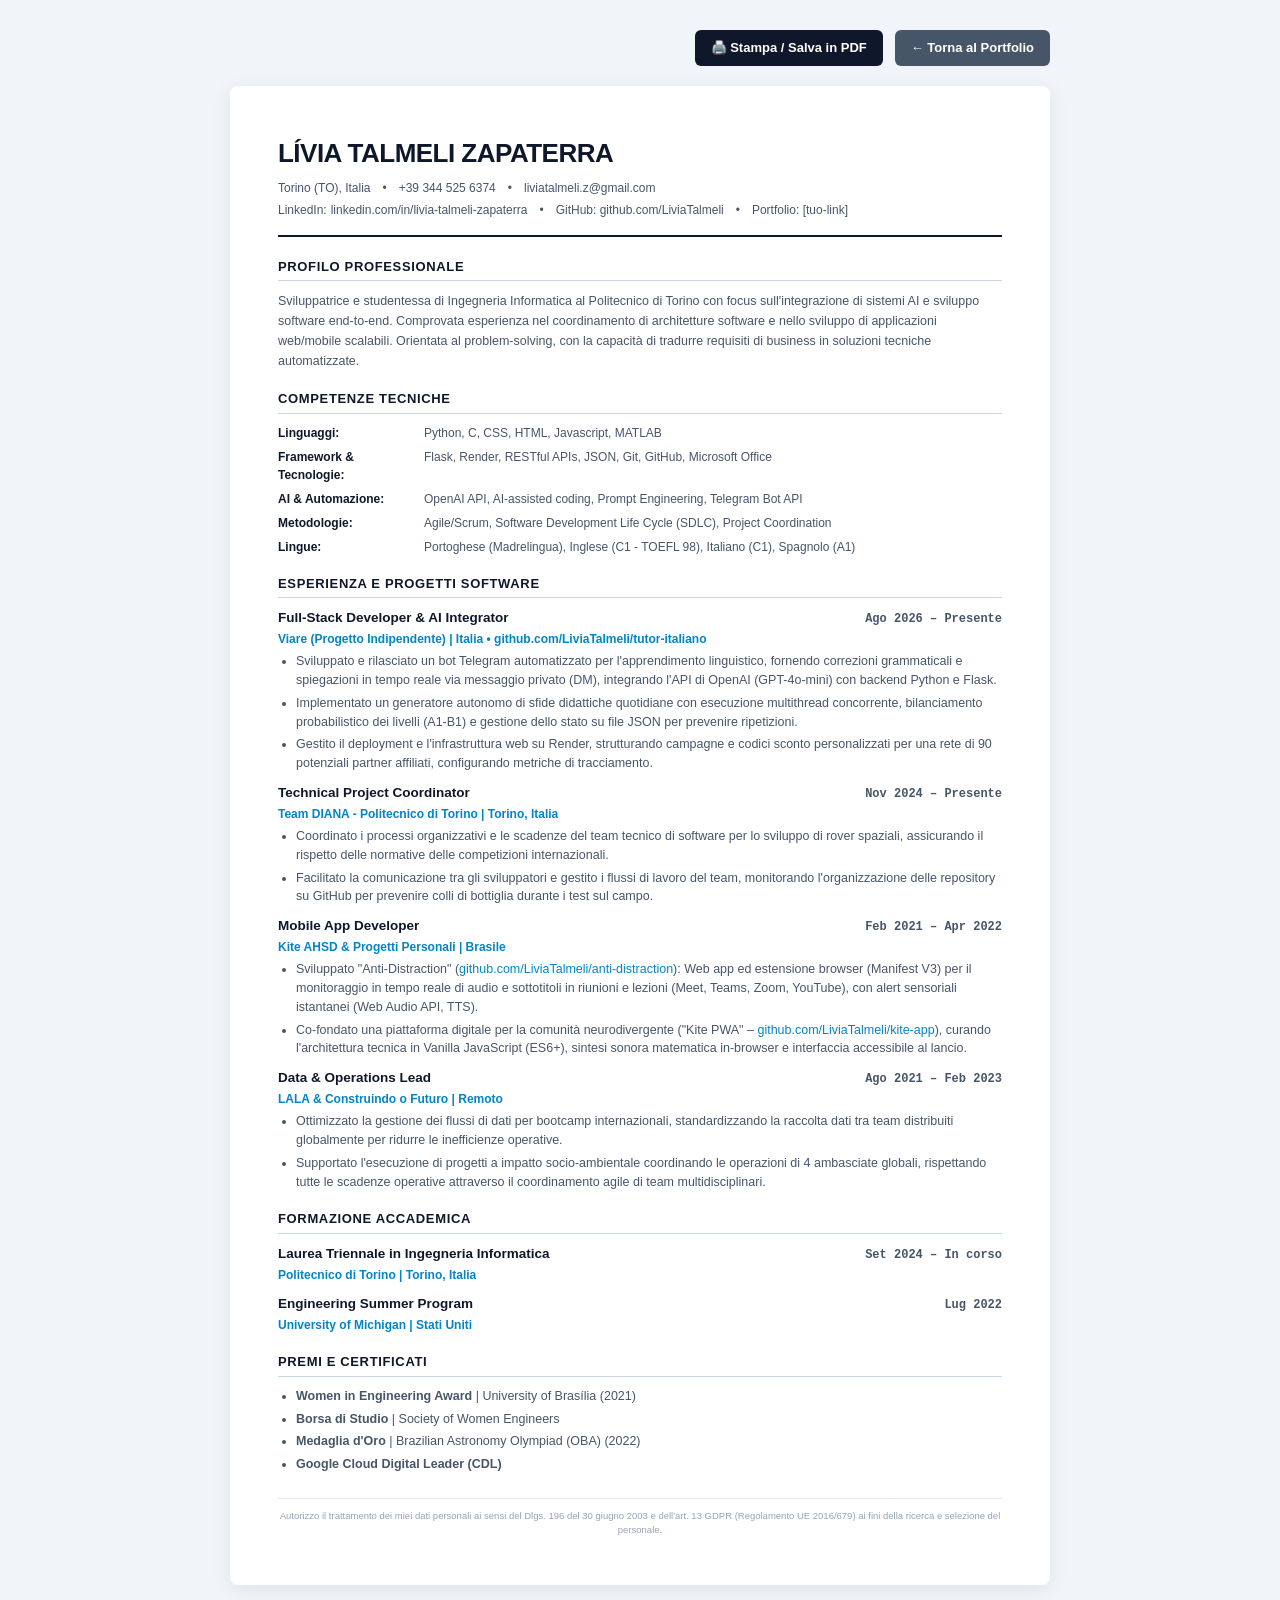
==== assets/docs/Livia_Talmeli_Zapaterra_CV.html @ f9a580f0 "Add files via upload" ====
<!DOCTYPE html>
<html lang="it">
<head>
  <meta charset="UTF-8">
  <meta name="viewport" content="width=device-width, initial-scale=1.0">
  <title>Curriculum Vitae - Lívia Talmeli Zapaterra</title>
  <link rel="preconnect" href="https://fonts.googleapis.com">
  <link rel="preconnect" href="https://fonts.gstatic.com" crossorigin>
  <!-- Favicon / Tab Logo -->
  <link rel="icon" type="image/svg+xml" href="../favicon.svg">
  <link rel="icon" type="image/png" sizes="32x32" href="../favicon.png">
  <link rel="apple-touch-icon" href="../favicon.png">

  <style>
    :root {
      --text: #1e293b;
      --text-muted: #475569;
      --accent: #0284c7;
      --border: #e2e8f0;
      --bg: #ffffff;
    }
    *, *::before, *::after {
      box-sizing: border-box;
      margin: 0;
      padding: 0;
    }
    body {
      font-family: 'Inter', sans-serif;
      color: var(--text);
      background-color: #f1f5f9;
      line-height: 1.5;
      font-size: 13px;
      padding: 30px 15px;
    }
    .cv-page {
      background-color: var(--bg);
      max-width: 820px;
      margin: 0 auto;
      padding: 48px;
      box-shadow: 0 4px 20px rgba(0, 0, 0, 0.08);
      border-radius: 8px;
    }
    @media print {
      body {
        background-color: #fff;
        padding: 0;
      }
      .cv-page {
        box-shadow: none;
        padding: 0;
        max-width: 100%;
      }
      .no-print {
        display: none !important;
      }
    }
    .header-bar {
      border-bottom: 2px solid #0f172a;
      padding-bottom: 16px;
      margin-bottom: 20px;
      display: flex;
      justify-content: space-between;
      align-items: flex-start;
    }
    h1 {
      font-size: 26px;
      font-weight: 800;
      letter-spacing: -0.02em;
      color: #0f172a;
      text-transform: uppercase;
    }
    .contact-line {
      margin-top: 6px;
      font-size: 12px;
      color: var(--text-muted);
      display: flex;
      flex-wrap: wrap;
      gap: 12px;
    }
    .contact-line span {
      display: inline-flex;
      align-items: center;
      gap: 4px;
    }
    .section-title {
      font-size: 13px;
      font-weight: 800;
      text-transform: uppercase;
      letter-spacing: 0.05em;
      color: #0f172a;
      border-bottom: 1px solid #cbd5e1;
      padding-bottom: 4px;
      margin: 18px 0 10px;
    }
    .item-header {
      display: flex;
      justify-content: space-between;
      align-items: baseline;
      margin-top: 10px;
      margin-bottom: 2px;
    }
    .item-title {
      font-size: 13.5px;
      font-weight: 700;
      color: #0f172a;
    }
    .item-date {
      font-size: 12px;
      font-weight: 600;
      color: var(--text-muted);
      font-family: 'JetBrains Mono', monospace;
    }
    .item-sub {
      font-size: 12px;
      color: var(--accent);
      font-weight: 600;
      margin-bottom: 4px;
    }
    ul {
      margin-left: 18px;
      margin-bottom: 8px;
    }
    li {
      margin-bottom: 4px;
      color: var(--text-muted);
      font-size: 12.5px;
    }
    .skills-grid {
      display: grid;
      grid-template-columns: 140px 1fr;
      gap: 6px;
      font-size: 12px;
    }
    .skill-cat {
      font-weight: 700;
      color: #0f172a;
    }
    .skill-list {
      color: var(--text-muted);
    }
    .action-bar {
      max-width: 820px;
      margin: 0 auto 20px;
      display: flex;
      justify-content: flex-end;
      gap: 12px;
    }
    .btn-action {
      background-color: #0f172a;
      color: #fff;
      border: none;
      padding: 8px 16px;
      border-radius: 6px;
      font-size: 13px;
      font-weight: 600;
      cursor: pointer;
    }
    .btn-action:hover {
      background-color: #1e293b;
    }
    .gdpr-note {
      margin-top: 24px;
      padding-top: 10px;
      border-top: 1px solid #e2e8f0;
      font-size: 9.5px;
      color: #94a3b8;
      text-align: center;
    }
  </style>
</head>
<body>

  <div class="action-bar no-print">
    <button class="btn-action" onclick="window.print()">🖨️ Stampa / Salva in PDF</button>
    <a href="../../index.html" class="btn-action" style="background-color: #475569; text-decoration: none;">← Torna al Portfolio</a>
  </div>

  <div class="cv-page">
    <div class="header-bar">
      <div>
        <h1>Lívia Talmeli Zapaterra</h1>
        <div class="contact-line">
          <span>Torino (TO), Italia</span> •
          <span>+39 344 525 6374</span> •
          <span>liviatalmeli.z@gmail.com</span>
        </div>
        <div class="contact-line" style="margin-top: 4px;">
          <span>LinkedIn: <a href="https://www.linkedin.com/in/livia-talmeli-zapaterra" target="_blank" style="color: inherit; text-decoration: none;">linkedin.com/in/livia-talmeli-zapaterra</a></span> •
          <span>GitHub: github.com/LiviaTalmeli</span> •
          <span>Portfolio: [tuo-link]</span>
        </div>
      </div>
    </div>

    <!-- PROFILO PROFESSIONALE -->
    <div class="section-title">Profilo Professionale</div>
    <p style="color: var(--text-muted); font-size: 12.5px; line-height: 1.6;">
      Sviluppatrice e studentessa di Ingegneria Informatica al Politecnico di Torino con focus sull'integrazione di sistemi AI e sviluppo software end-to-end. Comprovata esperienza nel coordinamento di architetture software e nello sviluppo di applicazioni web/mobile scalabili. Orientata al problem-solving, con la capacità di tradurre requisiti di business in soluzioni tecniche automatizzate.
    </p>

    <!-- COMPETENZE TECNICHE -->
    <div class="section-title">Competenze Tecniche</div>
    <div class="skills-grid">
      <div class="skill-cat">Linguaggi:</div>
      <div class="skill-list">Python, C, CSS, HTML, Javascript, MATLAB</div>

      <div class="skill-cat">Framework & Tecnologie:</div>
      <div class="skill-list">Flask, Render, RESTful APIs, JSON, Git, GitHub, Microsoft Office</div>

      <div class="skill-cat">AI & Automazione:</div>
      <div class="skill-list">OpenAI API, AI-assisted coding, Prompt Engineering, Telegram Bot API</div>

      <div class="skill-cat">Metodologie:</div>
      <div class="skill-list">Agile/Scrum, Software Development Life Cycle (SDLC), Project Coordination</div>

      <div class="skill-cat">Lingue:</div>
      <div class="skill-list">Portoghese (Madrelingua), Inglese (C1 - TOEFL 98), Italiano (C1), Spagnolo (A1)</div>
    </div>

    <!-- ESPERIENZA E PROGETTI SOFTWARE -->
    <div class="section-title">Esperienza e Progetti Software</div>

    <div class="item-header">
      <span class="item-title">Full-Stack Developer & AI Integrator</span>
      <span class="item-date">Ago 2026 – Presente</span>
    </div>
    <div class="item-sub">Viare (Progetto Indipendente) | Italia • <a href="https://github.com/LiviaTalmeli/tutor-italiano" target="_blank" style="color: var(--accent); text-decoration: none;">github.com/LiviaTalmeli/tutor-italiano</a></div>
    <ul>
      <li>Sviluppato e rilasciato un bot Telegram automatizzato per l'apprendimento linguistico, fornendo correzioni grammaticali e spiegazioni in tempo reale via messaggio privato (DM), integrando l'API di OpenAI (GPT-4o-mini) con backend Python e Flask.</li>
      <li>Implementato un generatore autonomo di sfide didattiche quotidiane con esecuzione multithread concorrente, bilanciamento probabilistico dei livelli (A1-B1) e gestione dello stato su file JSON per prevenire ripetizioni.</li>
      <li>Gestito il deployment e l'infrastruttura web su Render, strutturando campagne e codici sconto personalizzati per una rete di 90 potenziali partner affiliati, configurando metriche di tracciamento.</li>
    </ul>

    <div class="item-header">
      <span class="item-title">Technical Project Coordinator</span>
      <span class="item-date">Nov 2024 – Presente</span>
    </div>
    <div class="item-sub">Team DIANA - Politecnico di Torino | Torino, Italia</div>
    <ul>
      <li>Coordinato i processi organizzativi e le scadenze del team tecnico di software per lo sviluppo di rover spaziali, assicurando il rispetto delle normative delle competizioni internazionali.</li>
      <li>Facilitato la comunicazione tra gli sviluppatori e gestito i flussi di lavoro del team, monitorando l'organizzazione delle repository su GitHub per prevenire colli di bottiglia durante i test sul campo.</li>
    </ul>

    <div class="item-header">
      <span class="item-title">Mobile App Developer</span>
      <span class="item-date">Feb 2021 – Apr 2022</span>
    </div>
    <div class="item-sub">Kite AHSD & Progetti Personali | Brasile</div>
    <ul>
      <li>Sviluppato "Anti-Distraction" (<a href="https://github.com/LiviaTalmeli/anti-distraction" target="_blank" style="color: var(--accent); text-decoration: none;">github.com/LiviaTalmeli/anti-distraction</a>): Web app ed estensione browser (Manifest V3) per il monitoraggio in tempo reale di audio e sottotitoli in riunioni e lezioni (Meet, Teams, Zoom, YouTube), con alert sensoriali istantanei (Web Audio API, TTS).</li>
      <li>Co-fondato una piattaforma digitale per la comunità neurodivergente ("Kite PWA" – <a href="https://github.com/LiviaTalmeli/kite-app" target="_blank" style="color: var(--accent); text-decoration: none;">github.com/LiviaTalmeli/kite-app</a>), curando l'architettura tecnica in Vanilla JavaScript (ES6+), sintesi sonora matematica in-browser e interfaccia accessibile al lancio.</li>
    </ul>

    <div class="item-header">
      <span class="item-title">Data & Operations Lead</span>
      <span class="item-date">Ago 2021 – Feb 2023</span>
    </div>
    <div class="item-sub">LALA & Construindo o Futuro | Remoto</div>
    <ul>
      <li>Ottimizzato la gestione dei flussi di dati per bootcamp internazionali, standardizzando la raccolta dati tra team distribuiti globalmente per ridurre le inefficienze operative.</li>
      <li>Supportato l'esecuzione di progetti a impatto socio-ambientale coordinando le operazioni di 4 ambasciate globali, rispettando tutte le scadenze operative attraverso il coordinamento agile di team multidisciplinari.</li>
    </ul>

    <!-- FORMAZIONE ACCADEMICA -->
    <div class="section-title">Formazione Accademica</div>

    <div class="item-header">
      <span class="item-title">Laurea Triennale in Ingegneria Informatica</span>
      <span class="item-date">Set 2024 – In corso</span>
    </div>
    <div class="item-sub">Politecnico di Torino | Torino, Italia</div>

    <div class="item-header">
      <span class="item-title">Engineering Summer Program</span>
      <span class="item-date">Lug 2022</span>
    </div>
    <div class="item-sub">University of Michigan | Stati Uniti</div>

    <!-- PREMI E CERTIFICATI -->
    <div class="section-title">Premi e Certificati</div>
    <ul>
      <li><strong>Women in Engineering Award</strong> | University of Brasília (2021)</li>
      <li><strong>Borsa di Studio</strong> | Society of Women Engineers</li>
      <li><strong>Medaglia d'Oro</strong> | Brazilian Astronomy Olympiad (OBA) (2022)</li>
      <li><strong>Google Cloud Digital Leader (CDL)</strong></li>
    </ul>

    <div class="gdpr-note">
      Autorizzo il trattamento dei miei dati personali ai sensi del Dlgs. 196 del 30 giugno 2003 e dell'art. 13 GDPR (Regolamento UE 2016/679) ai fini della ricerca e selezione del personale.
    </div>
  </div>

</body>
</html>
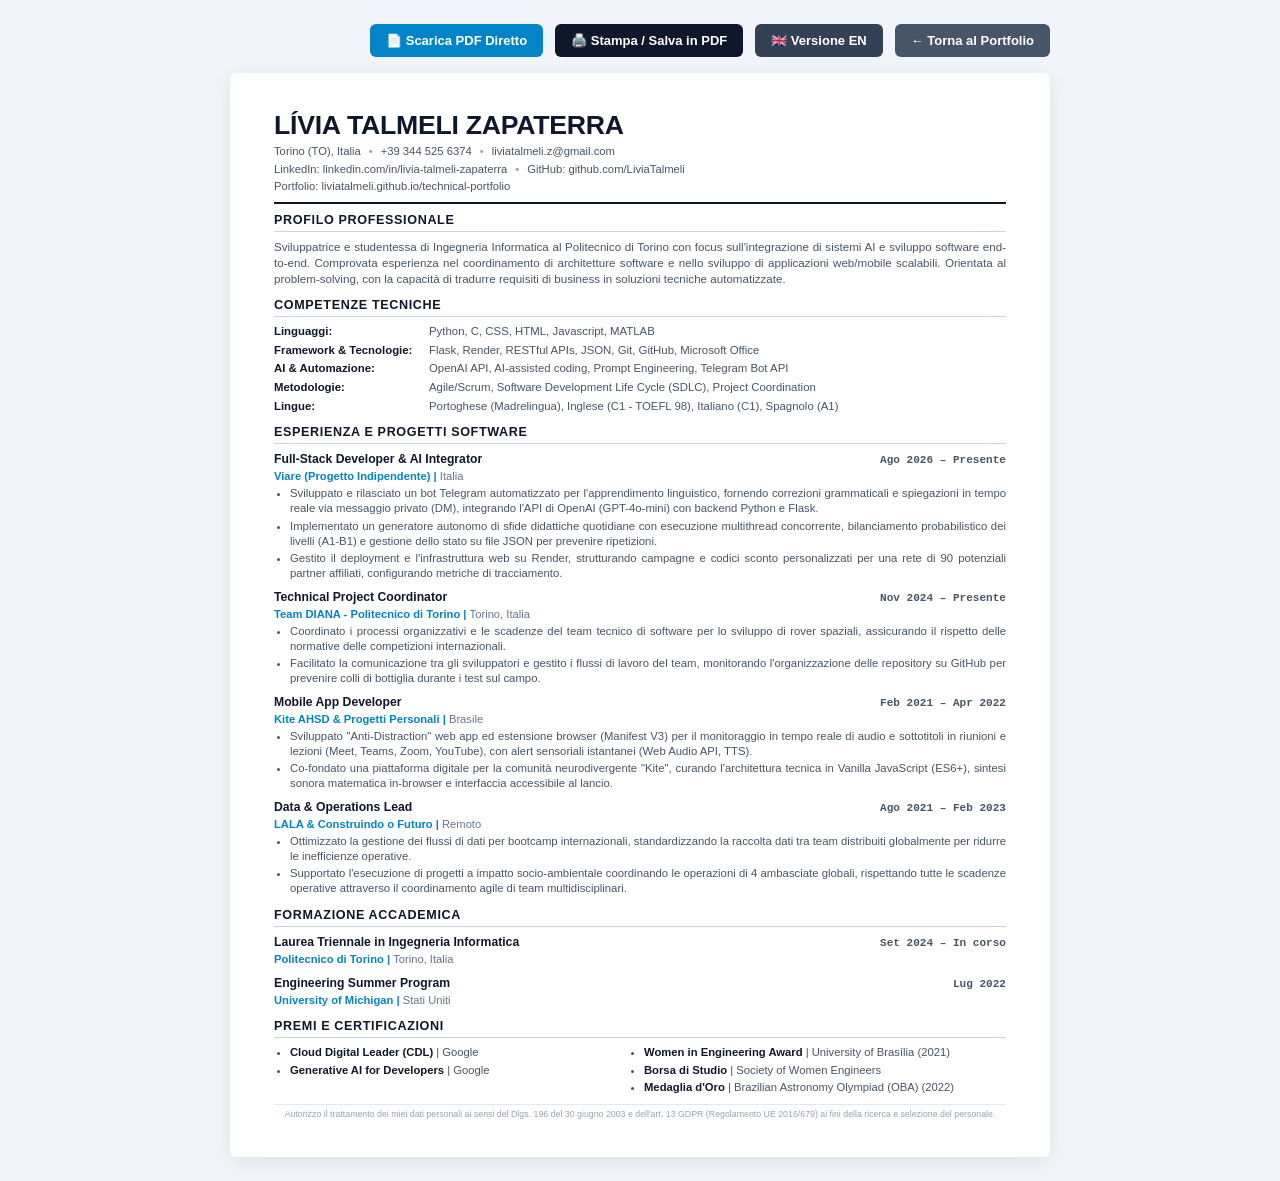
==== commit 5ef2403a: "Add files via upload" ====
--- a/assets/docs/Livia_Talmeli_Zapaterra_CV.html
+++ b/assets/docs/Livia_Talmeli_Zapaterra_CV.html
@@ -1,294 +1,412 @@
-<!DOCTYPE html>
-<html lang="it">
-<head>
-  <meta charset="UTF-8">
-  <meta name="viewport" content="width=device-width, initial-scale=1.0">
-  <title>Curriculum Vitae - Lívia Talmeli Zapaterra</title>
-  <link rel="preconnect" href="https://fonts.googleapis.com">
-  <link rel="preconnect" href="https://fonts.gstatic.com" crossorigin>
-  <!-- Favicon / Tab Logo -->
-  <link rel="icon" type="image/svg+xml" href="../favicon.svg">
-  <link rel="icon" type="image/png" sizes="32x32" href="../favicon.png">
-  <link rel="apple-touch-icon" href="../favicon.png">
-
-  <style>
-    :root {
-      --text: #1e293b;
-      --text-muted: #475569;
-      --accent: #0284c7;
-      --border: #e2e8f0;
-      --bg: #ffffff;
-    }
-    *, *::before, *::after {
-      box-sizing: border-box;
-      margin: 0;
-      padding: 0;
-    }
-    body {
-      font-family: 'Inter', sans-serif;
-      color: var(--text);
-      background-color: #f1f5f9;
-      line-height: 1.5;
-      font-size: 13px;
-      padding: 30px 15px;
-    }
-    .cv-page {
-      background-color: var(--bg);
-      max-width: 820px;
-      margin: 0 auto;
-      padding: 48px;
-      box-shadow: 0 4px 20px rgba(0, 0, 0, 0.08);
-      border-radius: 8px;
-    }
-    @media print {
-      body {
-        background-color: #fff;
-        padding: 0;
-      }
-      .cv-page {
-        box-shadow: none;
-        padding: 0;
-        max-width: 100%;
-      }
-      .no-print {
-        display: none !important;
-      }
-    }
-    .header-bar {
-      border-bottom: 2px solid #0f172a;
-      padding-bottom: 16px;
-      margin-bottom: 20px;
-      display: flex;
-      justify-content: space-between;
-      align-items: flex-start;
-    }
-    h1 {
-      font-size: 26px;
-      font-weight: 800;
-      letter-spacing: -0.02em;
-      color: #0f172a;
-      text-transform: uppercase;
-    }
-    .contact-line {
-      margin-top: 6px;
-      font-size: 12px;
-      color: var(--text-muted);
-      display: flex;
-      flex-wrap: wrap;
-      gap: 12px;
-    }
-    .contact-line span {
-      display: inline-flex;
-      align-items: center;
-      gap: 4px;
-    }
-    .section-title {
-      font-size: 13px;
-      font-weight: 800;
-      text-transform: uppercase;
-      letter-spacing: 0.05em;
-      color: #0f172a;
-      border-bottom: 1px solid #cbd5e1;
-      padding-bottom: 4px;
-      margin: 18px 0 10px;
-    }
-    .item-header {
-      display: flex;
-      justify-content: space-between;
-      align-items: baseline;
-      margin-top: 10px;
-      margin-bottom: 2px;
-    }
-    .item-title {
-      font-size: 13.5px;
-      font-weight: 700;
-      color: #0f172a;
-    }
-    .item-date {
-      font-size: 12px;
-      font-weight: 600;
-      color: var(--text-muted);
-      font-family: 'JetBrains Mono', monospace;
-    }
-    .item-sub {
-      font-size: 12px;
-      color: var(--accent);
-      font-weight: 600;
-      margin-bottom: 4px;
-    }
-    ul {
-      margin-left: 18px;
-      margin-bottom: 8px;
-    }
-    li {
-      margin-bottom: 4px;
-      color: var(--text-muted);
-      font-size: 12.5px;
-    }
-    .skills-grid {
-      display: grid;
-      grid-template-columns: 140px 1fr;
-      gap: 6px;
-      font-size: 12px;
-    }
-    .skill-cat {
-      font-weight: 700;
-      color: #0f172a;
-    }
-    .skill-list {
-      color: var(--text-muted);
-    }
-    .action-bar {
-      max-width: 820px;
-      margin: 0 auto 20px;
-      display: flex;
-      justify-content: flex-end;
-      gap: 12px;
-    }
-    .btn-action {
-      background-color: #0f172a;
-      color: #fff;
-      border: none;
-      padding: 8px 16px;
-      border-radius: 6px;
-      font-size: 13px;
-      font-weight: 600;
-      cursor: pointer;
-    }
-    .btn-action:hover {
-      background-color: #1e293b;
-    }
-    .gdpr-note {
-      margin-top: 24px;
-      padding-top: 10px;
-      border-top: 1px solid #e2e8f0;
-      font-size: 9.5px;
-      color: #94a3b8;
-      text-align: center;
-    }
-  </style>
-</head>
-<body>
-
-  <div class="action-bar no-print">
-    <button class="btn-action" onclick="window.print()">🖨️ Stampa / Salva in PDF</button>
-    <a href="../../index.html" class="btn-action" style="background-color: #475569; text-decoration: none;">← Torna al Portfolio</a>
-  </div>
-
-  <div class="cv-page">
-    <div class="header-bar">
-      <div>
-        <h1>Lívia Talmeli Zapaterra</h1>
-        <div class="contact-line">
-          <span>Torino (TO), Italia</span> •
-          <span>+39 344 525 6374</span> •
-          <span>liviatalmeli.z@gmail.com</span>
-        </div>
-        <div class="contact-line" style="margin-top: 4px;">
-          <span>LinkedIn: <a href="https://www.linkedin.com/in/livia-talmeli-zapaterra" target="_blank" style="color: inherit; text-decoration: none;">linkedin.com/in/livia-talmeli-zapaterra</a></span> •
-          <span>GitHub: github.com/LiviaTalmeli</span> •
-          <span>Portfolio: [tuo-link]</span>
-        </div>
-      </div>
-    </div>
-
-    <!-- PROFILO PROFESSIONALE -->
-    <div class="section-title">Profilo Professionale</div>
-    <p style="color: var(--text-muted); font-size: 12.5px; line-height: 1.6;">
-      Sviluppatrice e studentessa di Ingegneria Informatica al Politecnico di Torino con focus sull'integrazione di sistemi AI e sviluppo software end-to-end. Comprovata esperienza nel coordinamento di architetture software e nello sviluppo di applicazioni web/mobile scalabili. Orientata al problem-solving, con la capacità di tradurre requisiti di business in soluzioni tecniche automatizzate.
-    </p>
-
-    <!-- COMPETENZE TECNICHE -->
-    <div class="section-title">Competenze Tecniche</div>
-    <div class="skills-grid">
-      <div class="skill-cat">Linguaggi:</div>
-      <div class="skill-list">Python, C, CSS, HTML, Javascript, MATLAB</div>
-
-      <div class="skill-cat">Framework & Tecnologie:</div>
-      <div class="skill-list">Flask, Render, RESTful APIs, JSON, Git, GitHub, Microsoft Office</div>
-
-      <div class="skill-cat">AI & Automazione:</div>
-      <div class="skill-list">OpenAI API, AI-assisted coding, Prompt Engineering, Telegram Bot API</div>
-
-      <div class="skill-cat">Metodologie:</div>
-      <div class="skill-list">Agile/Scrum, Software Development Life Cycle (SDLC), Project Coordination</div>
-
-      <div class="skill-cat">Lingue:</div>
-      <div class="skill-list">Portoghese (Madrelingua), Inglese (C1 - TOEFL 98), Italiano (C1), Spagnolo (A1)</div>
-    </div>
-
-    <!-- ESPERIENZA E PROGETTI SOFTWARE -->
-    <div class="section-title">Esperienza e Progetti Software</div>
-
-    <div class="item-header">
-      <span class="item-title">Full-Stack Developer & AI Integrator</span>
-      <span class="item-date">Ago 2026 – Presente</span>
-    </div>
-    <div class="item-sub">Viare (Progetto Indipendente) | Italia • <a href="https://github.com/LiviaTalmeli/tutor-italiano" target="_blank" style="color: var(--accent); text-decoration: none;">github.com/LiviaTalmeli/tutor-italiano</a></div>
-    <ul>
-      <li>Sviluppato e rilasciato un bot Telegram automatizzato per l'apprendimento linguistico, fornendo correzioni grammaticali e spiegazioni in tempo reale via messaggio privato (DM), integrando l'API di OpenAI (GPT-4o-mini) con backend Python e Flask.</li>
-      <li>Implementato un generatore autonomo di sfide didattiche quotidiane con esecuzione multithread concorrente, bilanciamento probabilistico dei livelli (A1-B1) e gestione dello stato su file JSON per prevenire ripetizioni.</li>
-      <li>Gestito il deployment e l'infrastruttura web su Render, strutturando campagne e codici sconto personalizzati per una rete di 90 potenziali partner affiliati, configurando metriche di tracciamento.</li>
-    </ul>
-
-    <div class="item-header">
-      <span class="item-title">Technical Project Coordinator</span>
-      <span class="item-date">Nov 2024 – Presente</span>
-    </div>
-    <div class="item-sub">Team DIANA - Politecnico di Torino | Torino, Italia</div>
-    <ul>
-      <li>Coordinato i processi organizzativi e le scadenze del team tecnico di software per lo sviluppo di rover spaziali, assicurando il rispetto delle normative delle competizioni internazionali.</li>
-      <li>Facilitato la comunicazione tra gli sviluppatori e gestito i flussi di lavoro del team, monitorando l'organizzazione delle repository su GitHub per prevenire colli di bottiglia durante i test sul campo.</li>
-    </ul>
-
-    <div class="item-header">
-      <span class="item-title">Mobile App Developer</span>
-      <span class="item-date">Feb 2021 – Apr 2022</span>
-    </div>
-    <div class="item-sub">Kite AHSD & Progetti Personali | Brasile</div>
-    <ul>
-      <li>Sviluppato "Anti-Distraction" (<a href="https://github.com/LiviaTalmeli/anti-distraction" target="_blank" style="color: var(--accent); text-decoration: none;">github.com/LiviaTalmeli/anti-distraction</a>): Web app ed estensione browser (Manifest V3) per il monitoraggio in tempo reale di audio e sottotitoli in riunioni e lezioni (Meet, Teams, Zoom, YouTube), con alert sensoriali istantanei (Web Audio API, TTS).</li>
-      <li>Co-fondato una piattaforma digitale per la comunità neurodivergente ("Kite PWA" – <a href="https://github.com/LiviaTalmeli/kite-app" target="_blank" style="color: var(--accent); text-decoration: none;">github.com/LiviaTalmeli/kite-app</a>), curando l'architettura tecnica in Vanilla JavaScript (ES6+), sintesi sonora matematica in-browser e interfaccia accessibile al lancio.</li>
-    </ul>
-
-    <div class="item-header">
-      <span class="item-title">Data & Operations Lead</span>
-      <span class="item-date">Ago 2021 – Feb 2023</span>
-    </div>
-    <div class="item-sub">LALA & Construindo o Futuro | Remoto</div>
-    <ul>
-      <li>Ottimizzato la gestione dei flussi di dati per bootcamp internazionali, standardizzando la raccolta dati tra team distribuiti globalmente per ridurre le inefficienze operative.</li>
-      <li>Supportato l'esecuzione di progetti a impatto socio-ambientale coordinando le operazioni di 4 ambasciate globali, rispettando tutte le scadenze operative attraverso il coordinamento agile di team multidisciplinari.</li>
-    </ul>
-
-    <!-- FORMAZIONE ACCADEMICA -->
-    <div class="section-title">Formazione Accademica</div>
-
-    <div class="item-header">
-      <span class="item-title">Laurea Triennale in Ingegneria Informatica</span>
-      <span class="item-date">Set 2024 – In corso</span>
-    </div>
-    <div class="item-sub">Politecnico di Torino | Torino, Italia</div>
-
-    <div class="item-header">
-      <span class="item-title">Engineering Summer Program</span>
-      <span class="item-date">Lug 2022</span>
-    </div>
-    <div class="item-sub">University of Michigan | Stati Uniti</div>
-
-    <!-- PREMI E CERTIFICATI -->
-    <div class="section-title">Premi e Certificati</div>
-    <ul>
-      <li><strong>Women in Engineering Award</strong> | University of Brasília (2021)</li>
-      <li><strong>Borsa di Studio</strong> | Society of Women Engineers</li>
-      <li><strong>Medaglia d'Oro</strong> | Brazilian Astronomy Olympiad (OBA) (2022)</li>
-      <li><strong>Google Cloud Digital Leader (CDL)</strong></li>
-    </ul>
-
-    <div class="gdpr-note">
-      Autorizzo il trattamento dei miei dati personali ai sensi del Dlgs. 196 del 30 giugno 2003 e dell'art. 13 GDPR (Regolamento UE 2016/679) ai fini della ricerca e selezione del personale.
-    </div>
-  </div>
-
-</body>
-</html>
+<!DOCTYPE html>
+<html lang="it">
+<head>
+<meta charset="UTF-8">
+<meta name="viewport" content="width=device-width, initial-scale=1.0">
+<title>Curriculum Vitae - Lívia Talmeli Zapaterra</title>
+<style>
+  @page {
+    size: A4 portrait;
+    margin: 7.5mm 13mm 6.5mm 13mm;
+  }
+
+  * {
+    box-sizing: border-box;
+    margin: 0;
+    padding: 0;
+  }
+
+  body {
+    font-family: 'Segoe UI', -apple-system, BlinkMacSystemFont, Roboto, Helvetica, Arial, sans-serif;
+    color: #1e293b;
+    background-color: #ffffff;
+    font-size: 8.75pt;
+    line-height: 1.34;
+    -webkit-font-smoothing: antialiased;
+  }
+
+  @media screen {
+    body {
+      background-color: #f1f5f9;
+      padding: 24px 12px;
+    }
+    .action-bar {
+      max-width: 820px;
+      margin: 0 auto 16px;
+      display: flex;
+      justify-content: flex-end;
+      gap: 12px;
+    }
+    .btn-action {
+      background-color: #0f172a;
+      color: #fff;
+      border: none;
+      padding: 8px 16px;
+      border-radius: 6px;
+      font-size: 13px;
+      font-weight: 600;
+      cursor: pointer;
+      text-decoration: none;
+      display: inline-flex;
+      align-items: center;
+      gap: 6px;
+    }
+    .btn-action:hover {
+      background-color: #1e293b;
+    }
+    .cv-page {
+      max-width: 820px;
+      margin: 0 auto;
+      background: #ffffff;
+      padding: 38px 44px;
+      box-shadow: 0 4px 20px rgba(0, 0, 0, 0.08);
+      border-radius: 6px;
+    }
+  }
+
+  @media print {
+    .action-bar {
+      display: none !important;
+    }
+    body {
+      background-color: #fff;
+      padding: 0;
+    }
+    .cv-page {
+      padding: 0;
+      box-shadow: none;
+      max-width: 100%;
+    }
+  }
+
+  /* Header Bar - cv1 style */
+  .header-bar {
+    border-bottom: 2px solid #0f172a;
+    padding-bottom: 7px;
+    margin-bottom: 8.5px;
+  }
+
+  h1 {
+    font-size: 20pt;
+    font-weight: 800;
+    letter-spacing: -0.01em;
+    color: #0f172a;
+    text-transform: uppercase;
+    margin-bottom: 3.5px;
+    line-height: 1.1;
+  }
+
+  .contact-line {
+    font-size: 8.45pt;
+    color: #475569;
+    margin-top: 2.5px;
+    display: flex;
+    flex-wrap: wrap;
+    gap: 8px;
+    align-items: center;
+  }
+
+  .contact-line a {
+    color: inherit;
+    text-decoration: none;
+  }
+  .contact-line a:hover {
+    color: #0284c7;
+    text-decoration: underline;
+  }
+
+  .sep {
+    color: #94a3b8;
+    user-select: none;
+  }
+
+  /* Section Title - cv1 style */
+  .section-title {
+    font-size: 9.45pt;
+    font-weight: 800;
+    text-transform: uppercase;
+    letter-spacing: 0.05em;
+    color: #0f172a;
+    border-bottom: 1px solid #cbd5e1;
+    padding-bottom: 2px;
+    margin-top: 8pt;
+    margin-bottom: 5.5pt;
+  }
+
+  .summary-text {
+    color: #475569;
+    font-size: 8.7pt;
+    line-height: 1.36;
+    text-align: justify;
+  }
+
+  /* Competenze Grid - cv1 style */
+  .skills-grid {
+    display: grid;
+    grid-template-columns: 145px 1fr;
+    gap: 3.5px 10px;
+    font-size: 8.55pt;
+    line-height: 1.32;
+  }
+
+  .skill-cat {
+    font-weight: 700;
+    color: #0f172a;
+  }
+
+  .skill-list {
+    color: #475569;
+  }
+
+  /* Experience Item Blocks - cv1 style */
+  .item-block {
+    margin-bottom: 5.8pt;
+  }
+
+  .item-block:last-child {
+    margin-bottom: 0;
+  }
+
+  .item-header {
+    display: flex;
+    justify-content: space-between;
+    align-items: baseline;
+    margin-bottom: 1px;
+  }
+
+  .item-title {
+    font-size: 9.15pt;
+    font-weight: 700;
+    color: #0f172a;
+  }
+
+  .item-date {
+    font-size: 8.3pt;
+    font-weight: 600;
+    color: #475569;
+    font-family: 'Consolas', 'Segoe UI Mono', monospace;
+    white-space: nowrap;
+  }
+
+  .item-sub {
+    font-size: 8.4pt;
+    color: #0284c7;
+    font-weight: 600;
+    margin-bottom: 2px;
+  }
+
+  .item-sub a {
+    color: #0284c7;
+    text-decoration: none;
+  }
+  .item-sub a:hover {
+    text-decoration: underline;
+  }
+
+  .location-text {
+    color: #64748b;
+    font-weight: 400;
+  }
+
+  ul.bullets {
+    margin-left: 16px;
+    margin-bottom: 0;
+  }
+
+  ul.bullets li {
+    margin-bottom: 2pt;
+    color: #475569;
+    font-size: 8.5pt;
+    line-height: 1.32;
+    text-align: justify;
+  }
+
+  ul.bullets li:last-child {
+    margin-bottom: 0;
+  }
+
+  /* Premi e Certificazioni in 2 Clean Balanced Columns */
+  .dual-grid {
+    display: grid;
+    grid-template-columns: 0.95fr 1.05fr;
+    gap: 12px;
+  }
+
+  ul.compact-list {
+    margin-left: 16px;
+  }
+
+  ul.compact-list li {
+    margin-bottom: 2pt;
+    color: #475569;
+    font-size: 8.45pt;
+    line-height: 1.3;
+  }
+
+  ul.compact-list li:last-child {
+    margin-bottom: 0;
+  }
+
+  ul.compact-list li strong {
+    color: #0f172a;
+    font-weight: 700;
+  }
+
+  .gdpr-note {
+    margin-top: 7pt;
+    padding-top: 3pt;
+    border-top: 1px solid #e2e8f0;
+    font-size: 6.6pt;
+    color: #94a3b8;
+    text-align: center;
+    line-height: 1.2;
+  }
+</style>
+</head>
+<body>
+
+  <div class="action-bar no-print">
+    <a href="CV_Livia_Talmeli_Zapaterra.pdf" target="_blank" class="btn-action" style="background-color: #0284c7;">📄 Scarica PDF Diretto</a>
+    <button class="btn-action" onclick="window.print()">🖨️ Stampa / Salva in PDF</button>
+    <a href="Livia_Talmeli_Zapaterra_CV_EN.html" class="btn-action" style="background-color: #334155;">🇬🇧 Versione EN</a>
+    <a href="../../index.html" class="btn-action" style="background-color: #475569;">← Torna al Portfolio</a>
+  </div>
+
+  <div class="cv-page">
+    <div class="header-bar">
+      <h1>Lívia Talmeli Zapaterra</h1>
+      <div class="contact-line">
+        <span>Torino (TO), Italia</span> <span class="sep">•</span>
+        <span><a href="tel:+393445256374">+39 344 525 6374</a></span> <span class="sep">•</span>
+        <span><a href="mailto:liviatalmeli.z@gmail.com">liviatalmeli.z@gmail.com</a></span>
+      </div>
+      <div class="contact-line">
+        <span>LinkedIn: <a href="https://www.linkedin.com/in/livia-talmeli-zapaterra" target="_blank">linkedin.com/in/livia-talmeli-zapaterra</a></span> <span class="sep">•</span>
+        <span>GitHub: <a href="https://github.com/LiviaTalmeli" target="_blank">github.com/LiviaTalmeli</a></span>
+      </div>
+      <div class="contact-line">
+        <span>Portfolio: <a href="https://liviatalmeli.github.io/technical-portfolio/" target="_blank">liviatalmeli.github.io/technical-portfolio</a></span>
+      </div>
+    </div>
+
+    <!-- PROFILO PROFESSIONALE -->
+    <div class="section-title" style="margin-top: 0;">Profilo Professionale</div>
+    <p class="summary-text">
+      Sviluppatrice e studentessa di Ingegneria Informatica al Politecnico di Torino con focus sull'integrazione di sistemi AI e sviluppo software end-to-end. Comprovata esperienza nel coordinamento di architetture software e nello sviluppo di applicazioni web/mobile scalabili. Orientata al problem-solving, con la capacità di tradurre requisiti di business in soluzioni tecniche automatizzate.
+    </p>
+
+    <!-- COMPETENZE TECNICHE -->
+    <div class="section-title">Competenze Tecniche</div>
+    <div class="skills-grid">
+      <div class="skill-cat">Linguaggi:</div>
+      <div class="skill-list">Python, C, CSS, HTML, Javascript, MATLAB</div>
+
+      <div class="skill-cat">Framework & Tecnologie:</div>
+      <div class="skill-list">Flask, Render, RESTful APIs, JSON, Git, GitHub, Microsoft Office</div>
+
+      <div class="skill-cat">AI & Automazione:</div>
+      <div class="skill-list">OpenAI API, AI-assisted coding, Prompt Engineering, Telegram Bot API</div>
+
+      <div class="skill-cat">Metodologie:</div>
+      <div class="skill-list">Agile/Scrum, Software Development Life Cycle (SDLC), Project Coordination</div>
+
+      <div class="skill-cat">Lingue:</div>
+      <div class="skill-list">Portoghese (Madrelingua), Inglese (C1 - TOEFL 98), Italiano (C1), Spagnolo (A1)</div>
+    </div>
+
+    <!-- ESPERIENZA E PROGETTI SOFTWARE -->
+    <div class="section-title">Esperienza e Progetti Software</div>
+
+    <!-- Viare -->
+    <div class="item-block">
+      <div class="item-header">
+        <span class="item-title">Full-Stack Developer & AI Integrator</span>
+        <span class="item-date">Ago 2026 – Presente</span>
+      </div>
+      <div class="item-sub">Viare (Progetto Indipendente) | <span class="location-text">Italia</span></div>
+      <ul class="bullets">
+        <li>Sviluppato e rilasciato un bot Telegram automatizzato per l'apprendimento linguistico, fornendo correzioni grammaticali e spiegazioni in tempo reale via messaggio privato (DM), integrando l'API di OpenAI (GPT-4o-mini) con backend Python e Flask.</li>
+        <li>Implementato un generatore autonomo di sfide didattiche quotidiane con esecuzione multithread concorrente, bilanciamento probabilistico dei livelli (A1-B1) e gestione dello stato su file JSON per prevenire ripetizioni.</li>
+        <li>Gestito il deployment e l'infrastruttura web su Render, strutturando campagne e codici sconto personalizzati per una rete di 90 potenziali partner affiliati, configurando metriche di tracciamento.</li>
+      </ul>
+    </div>
+
+    <!-- Team DIANA -->
+    <div class="item-block">
+      <div class="item-header">
+        <span class="item-title">Technical Project Coordinator</span>
+        <span class="item-date">Nov 2024 – Presente</span>
+      </div>
+      <div class="item-sub">Team DIANA - Politecnico di Torino | <span class="location-text">Torino, Italia</span></div>
+      <ul class="bullets">
+        <li>Coordinato i processi organizzativi e le scadenze del team tecnico di software per lo sviluppo di rover spaziali, assicurando il rispetto delle normative delle competizioni internazionali.</li>
+        <li>Facilitato la comunicazione tra gli sviluppatori e gestito i flussi di lavoro del team, monitorando l'organizzazione delle repository su GitHub per prevenire colli di bottiglia durante i test sul campo.</li>
+      </ul>
+    </div>
+
+    <!-- Kite AHSD -->
+    <div class="item-block">
+      <div class="item-header">
+        <span class="item-title">Mobile App Developer</span>
+        <span class="item-date">Feb 2021 – Apr 2022</span>
+      </div>
+      <div class="item-sub">Kite AHSD & Progetti Personali | <span class="location-text">Brasile</span></div>
+      <ul class="bullets">
+        <li>Sviluppato &quot;Anti-Distraction&quot; web app ed estensione browser (Manifest V3) per il monitoraggio in tempo reale di audio e sottotitoli in riunioni e lezioni (Meet, Teams, Zoom, YouTube), con alert sensoriali istantanei (Web Audio API, TTS).</li>
+        <li>Co-fondato una piattaforma digitale per la comunità neurodivergente &quot;Kite&quot;, curando l'architettura tecnica in Vanilla JavaScript (ES6+), sintesi sonora matematica in-browser e interfaccia accessibile al lancio.</li>
+      </ul>
+    </div>
+
+    <!-- LALA -->
+    <div class="item-block">
+      <div class="item-header">
+        <span class="item-title">Data & Operations Lead</span>
+        <span class="item-date">Ago 2021 – Feb 2023</span>
+      </div>
+      <div class="item-sub">LALA & Construindo o Futuro | <span class="location-text">Remoto</span></div>
+      <ul class="bullets">
+        <li>Ottimizzato la gestione dei flussi di dati per bootcamp internazionali, standardizzando la raccolta dati tra team distribuiti globalmente per ridurre le inefficienze operative.</li>
+        <li>Supportato l'esecuzione di progetti a impatto socio-ambientale coordinando le operazioni di 4 ambasciate globali, rispettando tutte le scadenze operative attraverso il coordinamento agile di team multidisciplinari.</li>
+      </ul>
+    </div>
+
+    <!-- FORMAZIONE ACCADEMICA -->
+    <div class="section-title">Formazione Accademica</div>
+
+    <div class="item-block">
+      <div class="item-header">
+        <span class="item-title">Laurea Triennale in Ingegneria Informatica</span>
+        <span class="item-date">Set 2024 – In corso</span>
+      </div>
+      <div class="item-sub">Politecnico di Torino | <span class="location-text">Torino, Italia</span></div>
+    </div>
+
+    <div class="item-block">
+      <div class="item-header">
+        <span class="item-title">Engineering Summer Program</span>
+        <span class="item-date">Lug 2022</span>
+      </div>
+      <div class="item-sub">University of Michigan | <span class="location-text">Stati Uniti</span></div>
+    </div>
+
+    <!-- PREMI E CERTIFICAZIONI -->
+    <div class="section-title">Premi e Certificazioni</div>
+    <div class="dual-grid">
+      <ul class="compact-list">
+        <li><strong>Cloud Digital Leader (CDL)</strong> | Google</li>
+        <li><strong>Generative AI for Developers</strong> | Google</li>
+      </ul>
+      <ul class="compact-list">
+        <li><strong>Women in Engineering Award</strong> | University of Brasília (2021)</li>
+        <li><strong>Borsa di Studio</strong> | Society of Women Engineers</li>
+        <li><strong>Medaglia d'Oro</strong> | Brazilian Astronomy Olympiad (OBA) (2022)</li>
+      </ul>
+    </div>
+
+    <div class="gdpr-note">
+      Autorizzo il trattamento dei miei dati personali ai sensi del Dlgs. 196 del 30 giugno 2003 e dell'art. 13 GDPR (Regolamento UE 2016/679) ai fini della ricerca e selezione del personale.
+    </div>
+  </div>
+
+</body>
+</html>
